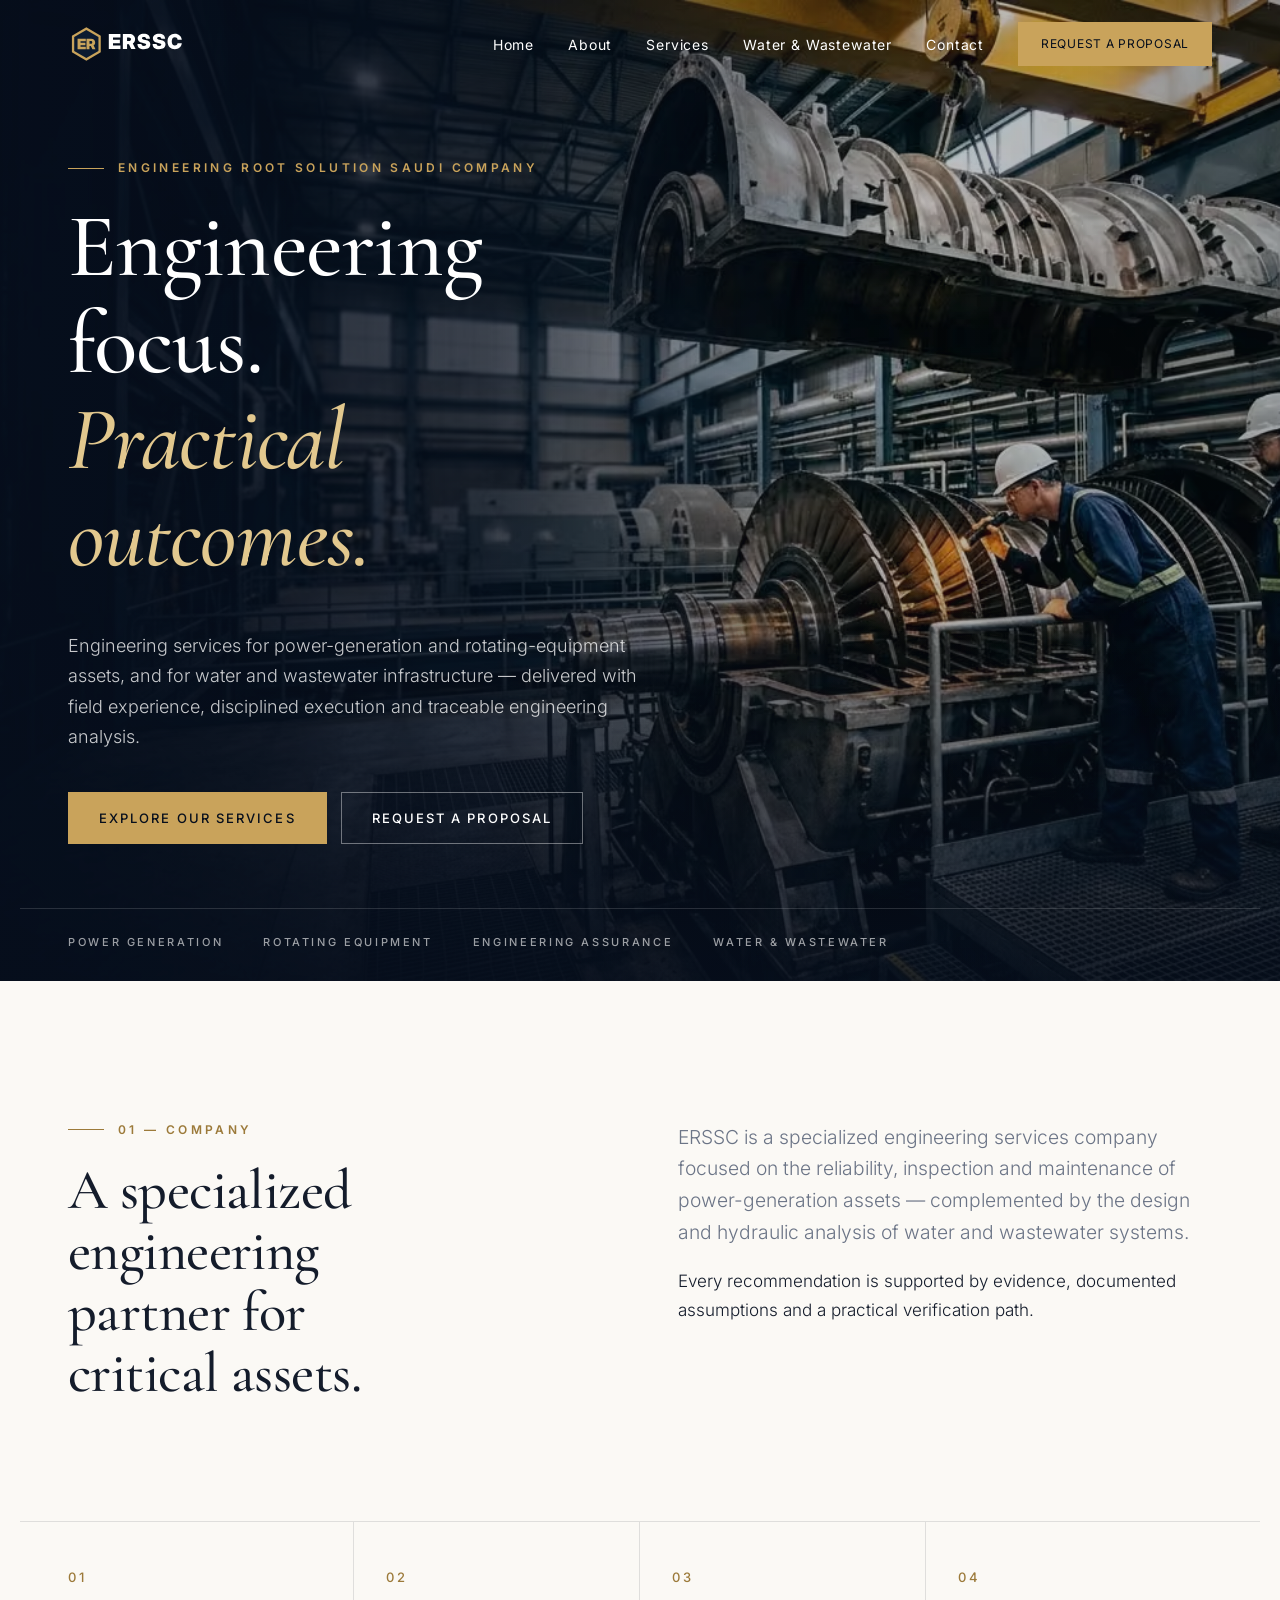
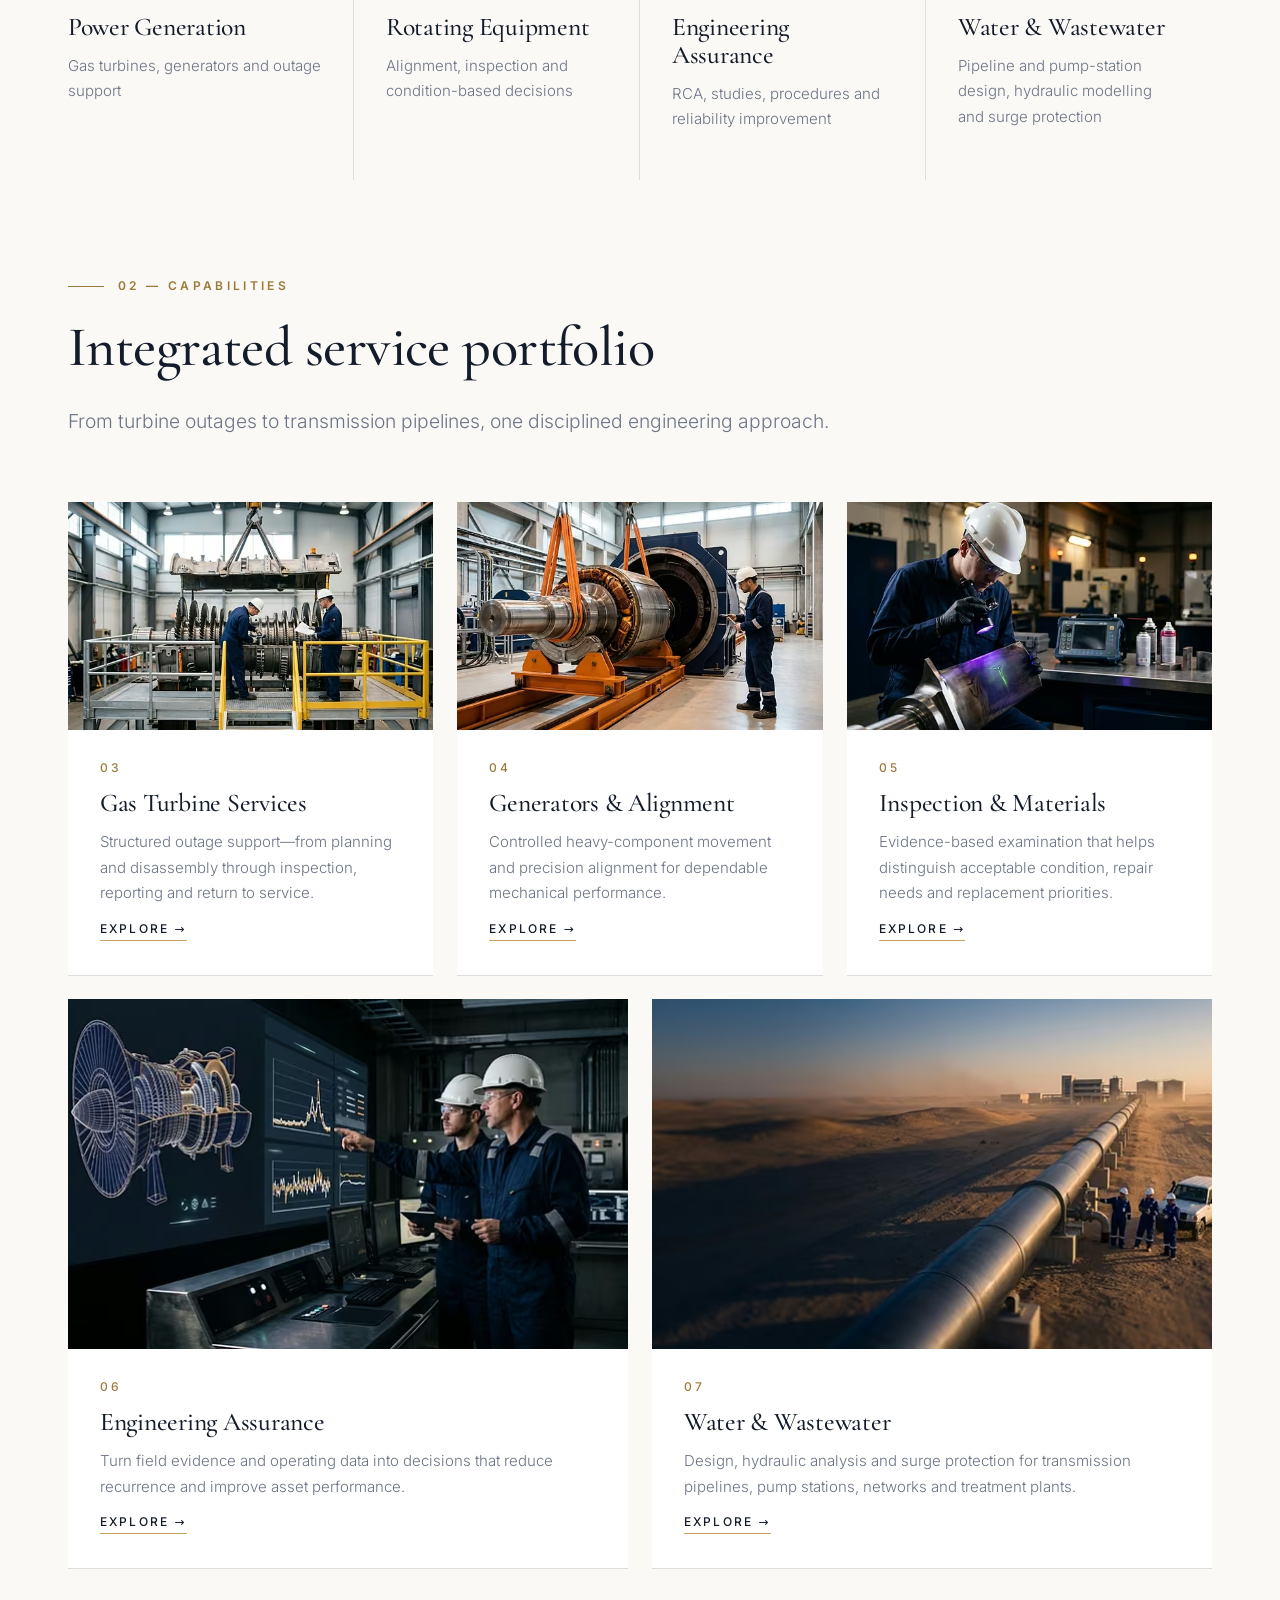
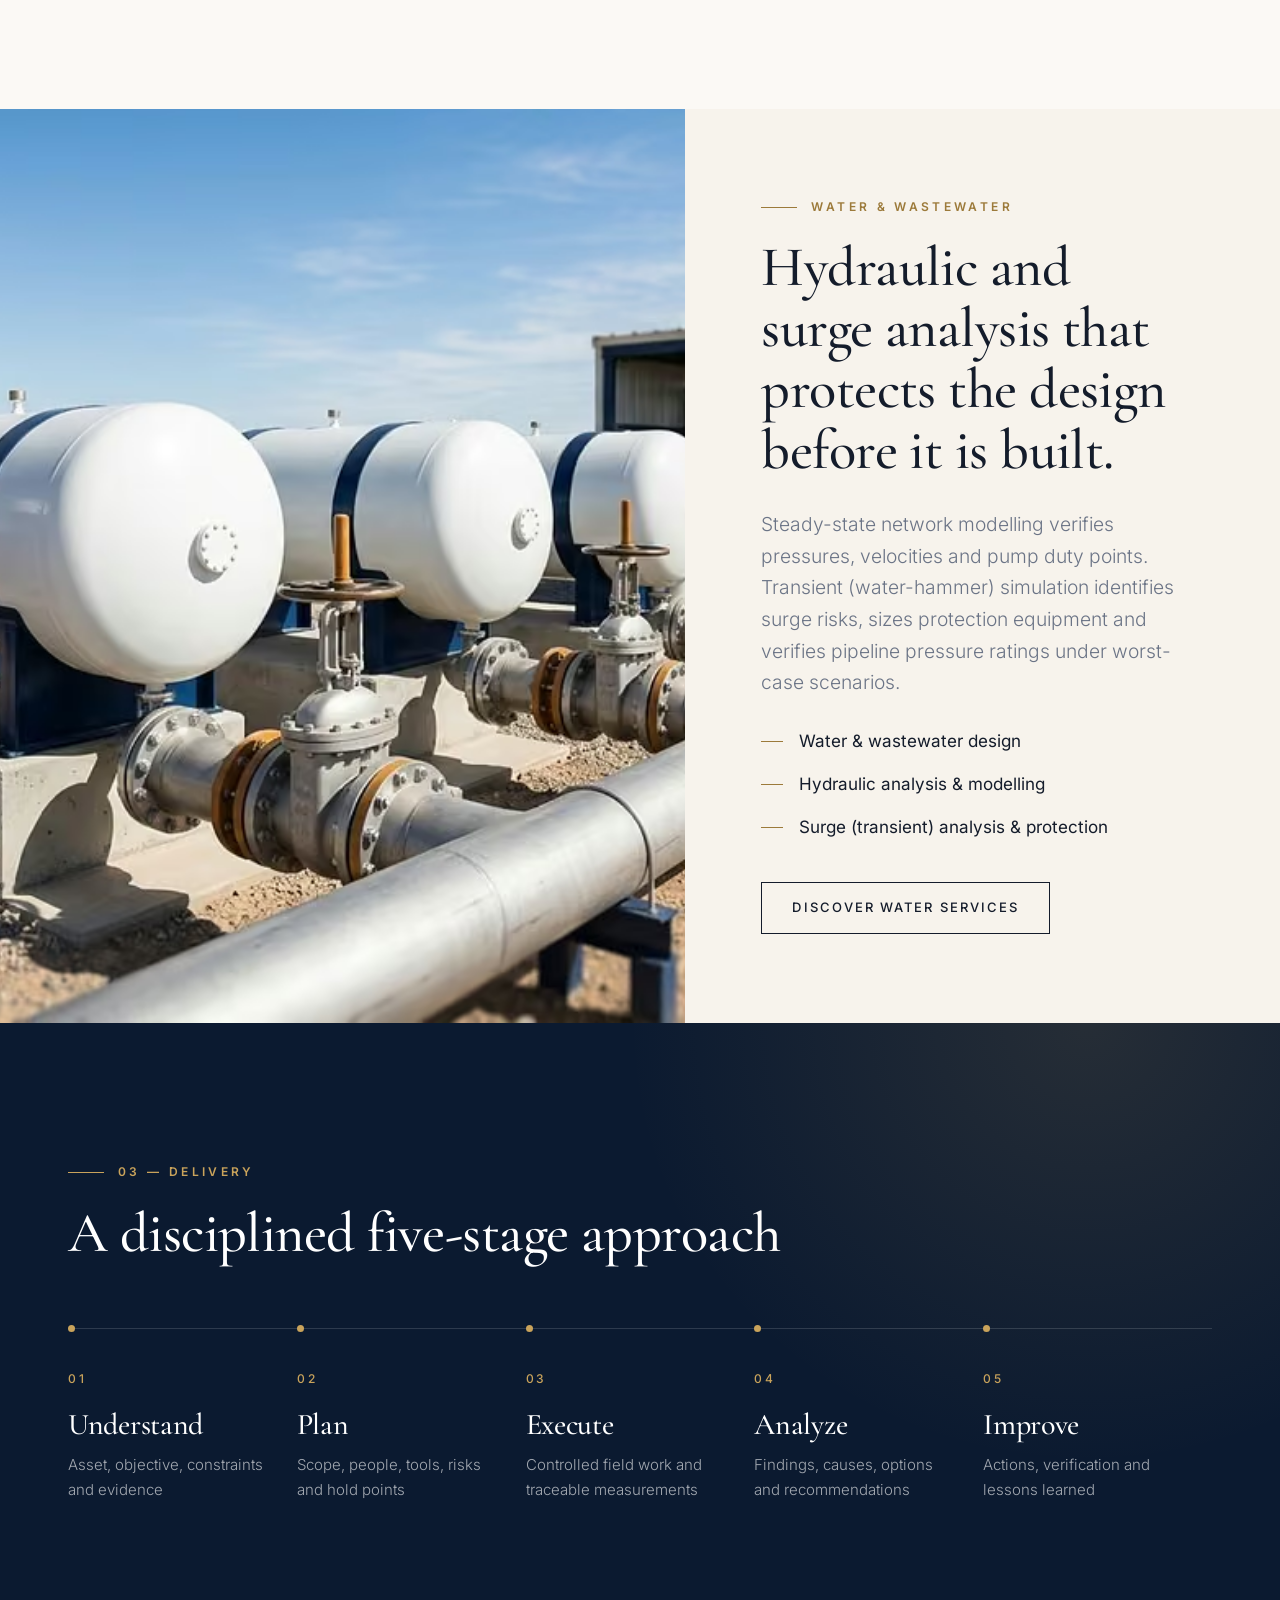
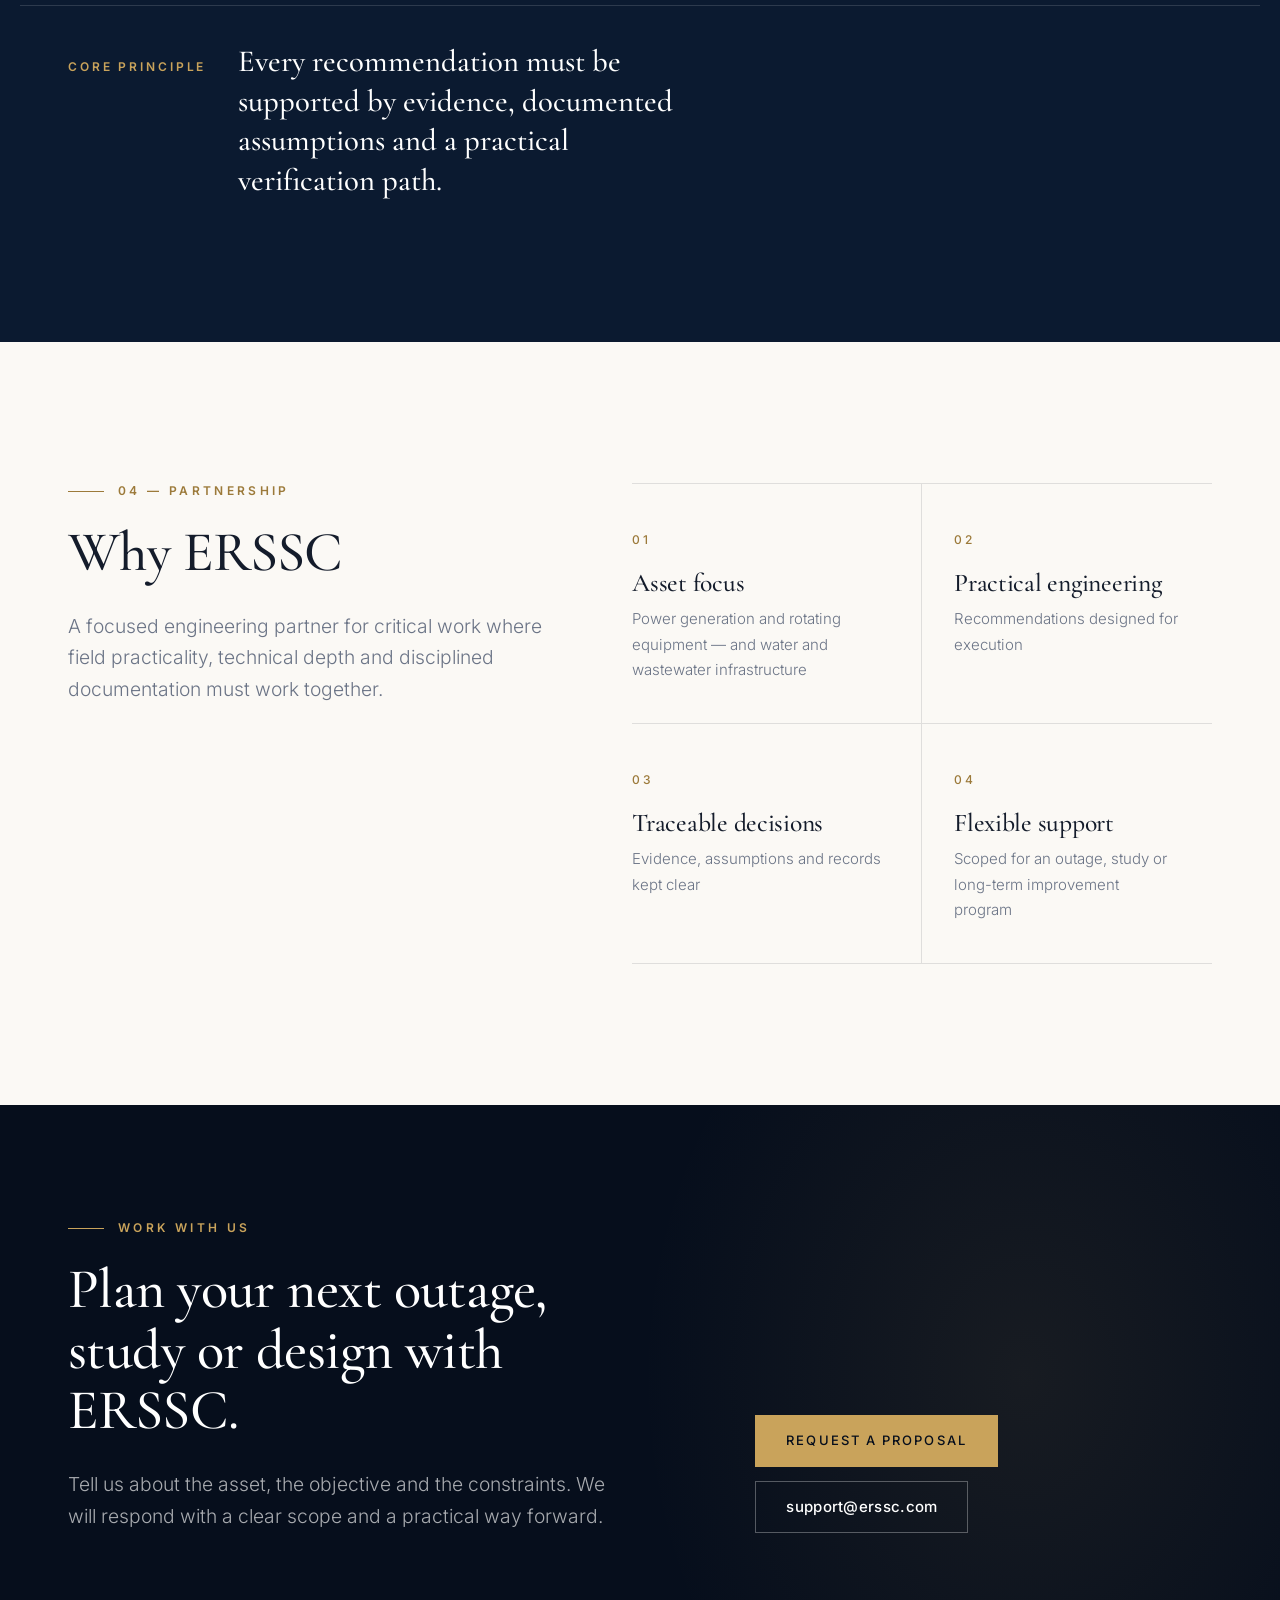
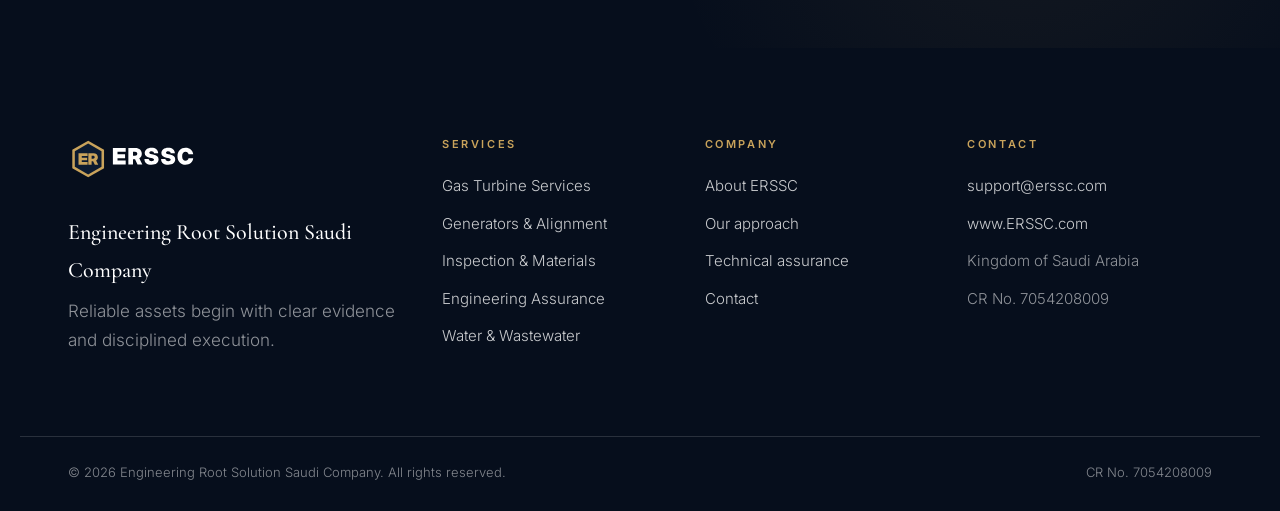
==== index.html @ bb8f6429 "Launch ERSSC.com website Static, fast-loading company site: home, about, services (gas turbines, gen" ====
<!doctype html>
<html lang="en">
<head>
<meta charset="utf-8">
<meta name="viewport" content="width=device-width, initial-scale=1">
<title>ERSSC — Engineering Root Solution Saudi Company</title>
<meta name="description" content="ERSSC is a Saudi engineering services company for power-generation and rotating-equipment assets, and for water and wastewater design, hydraulic analysis and surge analysis.">
<link rel="canonical" href="https://erssc.com/">
<meta name="theme-color" content="#0B1A30">
<link rel="icon" href="/favicon.svg" type="image/svg+xml">
<link rel="icon" href="/favicon-32.png" sizes="32x32" type="image/png">
<link rel="apple-touch-icon" href="/apple-touch-icon.png">
<link rel="manifest" href="/site.webmanifest">
<meta property="og:type" content="website">
<meta property="og:site_name" content="ERSSC">
<meta property="og:title" content="ERSSC — Engineering Root Solution Saudi Company">
<meta property="og:description" content="ERSSC is a Saudi engineering services company for power-generation and rotating-equipment assets, and for water and wastewater design, hydraulic analysis and surge analysis.">
<meta property="og:url" content="https://erssc.com/">
<meta property="og:image" content="https://erssc.com/assets/img/og-image.jpg">
<meta name="twitter:card" content="summary_large_image">
<link rel="preload" href="/assets/fonts/cormorant.woff2" as="font" type="font/woff2" crossorigin>
<link rel="preload" href="/assets/fonts/inter.woff2" as="font" type="font/woff2" crossorigin>
<link rel="stylesheet" href="/assets/css/site.css">
<script type="application/ld+json">{"@context": "https://schema.org", "@type": "Organization", "name": "Engineering Root Solution Saudi Company", "alternateName": "ERSSC", "url": "https://erssc.com", "email": "support@erssc.com", "logo": "https://erssc.com/assets/img/icon-512.png", "address": {"@type": "PostalAddress", "addressCountry": "SA"}, "identifier": {"@type": "PropertyValue", "propertyID": "Commercial Registration", "value": "7054208009"}}</script>
<script defer src="/assets/js/site.js"></script>
</head>
<body>
<a class="skip" href="#main">Skip to content</a>
<header class="site-header on-dark" data-header>
  <div class="wrap header-inner">
    <a class="brand" href="/" aria-label="ERSSC home"><svg class="logo-svg" xmlns="http://www.w3.org/2000/svg" viewBox="0 0 701 240" role="img" aria-label="ERSSC — Engineering Root Solution Saudi Company"><polygon points="110.00,20.00 196.60,70.00 196.60,170.00 110.00,220.00 23.40,170.00 23.40,70.00" fill="#C9A35B"/><polygon points="110.00,36.00 182.75,78.00 182.75,162.00 110.00,204.00 37.25,162.00 37.25,78.00" fill="#0B1A30"/><path d="M57.353515625 152.0H106.939453125V136.875H75.228515625V127.3359375H104.490234375V112.7265625H75.228515625V103.1015625H106.939453125V87.9765625H57.353515625ZM110.955078125 152.0H128.830078125V131.9765625H136.822265625L146.404296875 152.0H165.009765625L153.279296875 128.109375C159.509765625 124.4140625 163.033203125 118.26953125 163.033203125 110.3203125C163.033203125 96.61328125 153.451171875 87.9765625 138.154296875 87.9765625H110.955078125ZM128.830078125 118.140625V102.5H136.822265625C142.193359375 102.5 145.587890625 105.63671875 145.587890625 110.3203125C145.587890625 115.00390625 142.193359375 118.140625 136.822265625 118.140625Z" fill="#C9A35B"/><path d="M244.84375 150.0H314.71484375V128.6875H270.03125V115.24609375H311.263671875V94.66015625H270.03125V81.09765625H314.71484375V59.78515625H244.84375ZM329.19140625 150.0H354.37890625V121.78515625H365.640625L379.142578125 150.0H405.359375L388.830078125 116.3359375C397.609375 111.12890625 402.57421875 102.470703125 402.57421875 91.26953125C402.57421875 71.955078125 389.072265625 59.78515625 367.517578125 59.78515625H329.19140625ZM354.37890625 102.2890625V80.25H365.640625C373.208984375 80.25 377.9921875 84.669921875 377.9921875 91.26953125C377.9921875 97.869140625 373.208984375 102.2890625 365.640625 102.2890625ZM455.498046875 151.453125C479.958984375 151.453125 493.9453125 140.67578125 493.9453125 121.78515625C493.9453125 107.375 485.166015625 99.3828125 464.458984375 95.568359375L457.193359375 94.236328125C447.80859375 92.541015625 443.751953125 90.240234375 443.751953125 85.94140625C443.751953125 81.400390625 448.716796875 78.19140625 455.80078125 78.19140625C463.30859375 78.19140625 468.333984375 82.06640625 468.939453125 88.36328125H492.068359375C491.462890625 69.47265625 477.83984375 58.33203125 455.31640625 58.33203125C433.3984375 58.33203125 418.443359375 70.017578125 418.443359375 87.15234375C418.443359375 100.533203125 427.888671875 109.796875 445.326171875 113.126953125L454.287109375 114.822265625C464.458984375 116.759765625 469.060546875 119.302734375 469.060546875 123.662109375C469.060546875 128.384765625 463.732421875 131.59375 455.80078125 131.59375C446.658203125 131.59375 440.90625 127.294921875 440.54296875 119.96875H416.748046875C416.748046875 140.251953125 430.4921875 151.453125 455.498046875 151.453125ZM546.4453125 151.453125C570.90625 151.453125 584.892578125 140.67578125 584.892578125 121.78515625C584.892578125 107.375 576.11328125 99.3828125 555.40625 95.568359375L548.140625 94.236328125C538.755859375 92.541015625 534.69921875 90.240234375 534.69921875 85.94140625C534.69921875 81.400390625 539.6640625 78.19140625 546.748046875 78.19140625C554.255859375 78.19140625 559.28125 82.06640625 559.88671875 88.36328125H583.015625C582.41015625 69.47265625 568.787109375 58.33203125 546.263671875 58.33203125C524.345703125 58.33203125 509.390625 70.017578125 509.390625 87.15234375C509.390625 100.533203125 518.8359375 109.796875 536.2734375 113.126953125L545.234375 114.822265625C555.40625 116.759765625 560.0078125 119.302734375 560.0078125 123.662109375C560.0078125 128.384765625 554.6796875 131.59375 546.748046875 131.59375C537.60546875 131.59375 531.853515625 127.294921875 531.490234375 119.96875H507.6953125C507.6953125 140.251953125 521.439453125 151.453125 546.4453125 151.453125ZM641.025390625 151.453125C664.09375 151.453125 680.380859375 137.40625 682.923828125 116.09375H657.5546875C655.98046875 124.5703125 650.16796875 129.65625 641.509765625 129.65625C629.21875 129.65625 622.619140625 120.6953125 622.619140625 104.953125C622.619140625 89.150390625 629.279296875 80.12890625 641.509765625 80.12890625C650.16796875 80.12890625 656.041015625 85.275390625 657.5546875 93.8125H682.923828125C680.44140625 72.5 664.09375 58.33203125 641.025390625 58.33203125C616.3828125 58.33203125 597.189453125 74.80078125 597.189453125 104.953125C597.189453125 134.86328125 616.3828125 151.453125 641.025390625 151.453125Z" fill="currentColor"/></svg></a>
    <nav class="nav" aria-label="Main">
      <button class="nav-toggle" aria-expanded="false" aria-controls="nav-list" data-nav-toggle><span></span><span></span><span class="sr">Menu</span></button>
      <ul id="nav-list" data-nav-list><li><a href="/" aria-current="page">Home</a></li><li><a href="/about">About</a></li><li><a href="/services">Services</a></li><li><a href="/services/water-wastewater">Water & Wastewater</a></li><li><a href="/contact">Contact</a></li><li class="nav-cta"><a class="btn btn-gold" href="/contact">Request a proposal</a></li></ul>
    </nav>
  </div>
</header>
<main id="main">

<section class="hero">
  <picture class="hero-img"><source type="image/avif" srcset="/assets/img/hero-640.avif 640w, /assets/img/hero-1024.avif 1024w, /assets/img/hero-1408.avif 1408w" sizes="100vw"><source type="image/webp" srcset="/assets/img/hero-640.webp 640w, /assets/img/hero-1024.webp 1024w, /assets/img/hero-1408.webp 1408w" sizes="100vw"><img src="/assets/img/hero-1024.webp" alt="Engineers inspecting an open gas turbine rotor in a power-plant turbine hall" width="1408" height="768" fetchpriority="high" loading="eager"></picture>
  <div class="hero-shade"></div>
  <div class="wrap hero-inner">
    <p class="kicker">Engineering Root Solution Saudi Company</p>
    <h1>Engineering focus.<br><em>Practical outcomes.</em></h1>
    <p class="lede">Engineering services for power-generation and rotating-equipment assets, and for water and wastewater infrastructure — delivered with field experience, disciplined execution and traceable engineering analysis.</p>
    <div class="hero-actions"><a class="btn btn-gold" href="/services">Explore our services</a><a class="btn btn-ghost" href="/contact">Request a proposal</a></div>
  </div>
  <div class="wrap hero-foot"><span>Power Generation</span><span>Rotating Equipment</span><span>Engineering Assurance</span><span>Water &amp; Wastewater</span></div>
</section>

<section class="intro" data-reveal>
  <div class="wrap intro-grid">
    <div><p class="kicker">01 — Company</p><h2>A specialized engineering partner for critical assets.</h2></div>
    <div><p class="lead">ERSSC is a specialized engineering services company focused on the reliability, inspection and maintenance of power-generation assets — complemented by the design and hydraulic analysis of water and wastewater systems.</p>
    <p>Every recommendation is supported by evidence, documented assumptions and a practical verification path.</p></div>
  </div>
  <div class="wrap pillars"><a class="pillar" href="/services/gas-turbines"><span class="pillar-n">01</span><h3>Power Generation</h3><p>Gas turbines, generators and outage support</p><span class="arrow" aria-hidden="true">→</span></a><a class="pillar" href="/services/generators-alignment"><span class="pillar-n">02</span><h3>Rotating Equipment</h3><p>Alignment, inspection and condition-based decisions</p><span class="arrow" aria-hidden="true">→</span></a><a class="pillar" href="/services/engineering-assurance"><span class="pillar-n">03</span><h3>Engineering Assurance</h3><p>RCA, studies, procedures and reliability improvement</p><span class="arrow" aria-hidden="true">→</span></a><a class="pillar" href="/services/water-wastewater"><span class="pillar-n">04</span><h3>Water & Wastewater</h3><p>Pipeline and pump-station design, hydraulic modelling and surge protection</p><span class="arrow" aria-hidden="true">→</span></a></div>
</section>

<section class="services" data-reveal>
  <div class="wrap section-head"><p class="kicker">02 — Capabilities</p><h2>Integrated service portfolio</h2><p class="lead">From turbine outages to transmission pipelines, one disciplined engineering approach.</p></div>
  <div class="wrap svc-grid"><a class="svc-card" href="/services/gas-turbines"><picture class=""><source type="image/avif" srcset="/assets/img/gt-overhaul-640.avif 640w, /assets/img/gt-overhaul-1024.avif 1024w, /assets/img/gt-overhaul-1408.avif 1408w" sizes="(min-width: 960px) 33vw, 100vw"><source type="image/webp" srcset="/assets/img/gt-overhaul-640.webp 640w, /assets/img/gt-overhaul-1024.webp 1024w, /assets/img/gt-overhaul-1408.webp 1408w" sizes="(min-width: 960px) 33vw, 100vw"><img src="/assets/img/gt-overhaul-1024.webp" alt="Gas Turbine Services" width="1408" height="768" loading="lazy" decoding="async"></picture><div class="svc-card-body"><span class="svc-n">03</span><h3>Gas Turbine Services</h3><p>Structured outage support—from planning and disassembly through inspection, reporting and return to service.</p><span class="link">Explore <span aria-hidden="true">→</span></span></div></a><a class="svc-card" href="/services/generators-alignment"><picture class=""><source type="image/avif" srcset="/assets/img/rotor-640.avif 640w, /assets/img/rotor-1024.avif 1024w, /assets/img/rotor-1408.avif 1408w" sizes="(min-width: 960px) 33vw, 100vw"><source type="image/webp" srcset="/assets/img/rotor-640.webp 640w, /assets/img/rotor-1024.webp 1024w, /assets/img/rotor-1408.webp 1408w" sizes="(min-width: 960px) 33vw, 100vw"><img src="/assets/img/rotor-1024.webp" alt="Generators &amp; Alignment" width="1408" height="768" loading="lazy" decoding="async"></picture><div class="svc-card-body"><span class="svc-n">04</span><h3>Generators & Alignment</h3><p>Controlled heavy-component movement and precision alignment for dependable mechanical performance.</p><span class="link">Explore <span aria-hidden="true">→</span></span></div></a><a class="svc-card" href="/services/inspection-materials"><picture class=""><source type="image/avif" srcset="/assets/img/ndt-640.avif 640w, /assets/img/ndt-1024.avif 1024w, /assets/img/ndt-1408.avif 1408w" sizes="(min-width: 960px) 33vw, 100vw"><source type="image/webp" srcset="/assets/img/ndt-640.webp 640w, /assets/img/ndt-1024.webp 1024w, /assets/img/ndt-1408.webp 1408w" sizes="(min-width: 960px) 33vw, 100vw"><img src="/assets/img/ndt-1024.webp" alt="Inspection &amp; Materials" width="1408" height="768" loading="lazy" decoding="async"></picture><div class="svc-card-body"><span class="svc-n">05</span><h3>Inspection & Materials</h3><p>Evidence-based examination that helps distinguish acceptable condition, repair needs and replacement priorities.</p><span class="link">Explore <span aria-hidden="true">→</span></span></div></a><a class="svc-card" href="/services/engineering-assurance"><picture class=""><source type="image/avif" srcset="/assets/img/rca-640.avif 640w, /assets/img/rca-1024.avif 1024w, /assets/img/rca-1408.avif 1408w" sizes="(min-width: 960px) 33vw, 100vw"><source type="image/webp" srcset="/assets/img/rca-640.webp 640w, /assets/img/rca-1024.webp 1024w, /assets/img/rca-1408.webp 1408w" sizes="(min-width: 960px) 33vw, 100vw"><img src="/assets/img/rca-1024.webp" alt="Engineering Assurance" width="1408" height="768" loading="lazy" decoding="async"></picture><div class="svc-card-body"><span class="svc-n">06</span><h3>Engineering Assurance</h3><p>Turn field evidence and operating data into decisions that reduce recurrence and improve asset performance.</p><span class="link">Explore <span aria-hidden="true">→</span></span></div></a><a class="svc-card" href="/services/water-wastewater"><picture class=""><source type="image/avif" srcset="/assets/img/water-pipeline-640.avif 640w, /assets/img/water-pipeline-1024.avif 1024w, /assets/img/water-pipeline-1408.avif 1408w" sizes="(min-width: 960px) 33vw, 100vw"><source type="image/webp" srcset="/assets/img/water-pipeline-640.webp 640w, /assets/img/water-pipeline-1024.webp 1024w, /assets/img/water-pipeline-1408.webp 1408w" sizes="(min-width: 960px) 33vw, 100vw"><img src="/assets/img/water-pipeline-1024.webp" alt="Water &amp; Wastewater" width="1408" height="768" loading="lazy" decoding="async"></picture><div class="svc-card-body"><span class="svc-n">07</span><h3>Water & Wastewater</h3><p>Design, hydraulic analysis and surge protection for transmission pipelines, pump stations, networks and treatment plants.</p><span class="link">Explore <span aria-hidden="true">→</span></span></div></a></div>
</section>

<section class="feature" data-reveal>
  <div class="feature-media"><picture class=""><source type="image/avif" srcset="/assets/img/water-surge-640.avif 640w, /assets/img/water-surge-1024.avif 1024w, /assets/img/water-surge-1408.avif 1408w" sizes="(min-width: 960px) 55vw, 100vw"><source type="image/webp" srcset="/assets/img/water-surge-640.webp 640w, /assets/img/water-surge-1024.webp 1024w, /assets/img/water-surge-1408.webp 1408w" sizes="(min-width: 960px) 55vw, 100vw"><img src="/assets/img/water-surge-1024.webp" alt="Surge vessels protecting a water transmission pump station" width="1408" height="768" loading="lazy" decoding="async"></picture></div>
  <div class="feature-copy">
    <p class="kicker">Water &amp; Wastewater</p>
    <h2>Hydraulic and surge analysis that protects the design before it is built.</h2>
    <p class="lead">Steady-state network modelling verifies pressures, velocities and pump duty points. Transient (water-hammer) simulation identifies surge risks, sizes protection equipment and verifies pipeline pressure ratings under worst-case scenarios.</p>
    <ul class="ticks"><li>Water &amp; wastewater design</li><li>Hydraulic analysis &amp; modelling</li><li>Surge (transient) analysis &amp; protection</li></ul>
    <a class="btn btn-line-dark" href="/services/water-wastewater">Discover water services</a>
  </div>
</section>

<section class="approach" data-reveal>
  <div class="wrap section-head light"><p class="kicker">03 — Delivery</p><h2>A disciplined five-stage approach</h2></div>
  <ol class="wrap steps"><li><span class="step-n">01</span><h3>Understand</h3><p>Asset, objective, constraints and evidence</p></li><li><span class="step-n">02</span><h3>Plan</h3><p>Scope, people, tools, risks and hold points</p></li><li><span class="step-n">03</span><h3>Execute</h3><p>Controlled field work and traceable measurements</p></li><li><span class="step-n">04</span><h3>Analyze</h3><p>Findings, causes, options and recommendations</p></li><li><span class="step-n">05</span><h3>Improve</h3><p>Actions, verification and lessons learned</p></li></ol>
  <div class="wrap principle"><span>Core principle</span><p>Every recommendation must be supported by evidence, documented assumptions and a practical verification path.</p></div>
</section>

<section class="why" data-reveal>
  <div class="wrap why-grid">
    <div class="why-head"><p class="kicker">04 — Partnership</p><h2>Why ERSSC</h2><p class="lead">A focused engineering partner for critical work where field practicality, technical depth and disciplined documentation must work together.</p></div>
    <div class="why-list"><div class="why-item"><span class="why-n">01</span><h3>Asset focus</h3><p>Power generation and rotating equipment — and water and wastewater infrastructure</p></div><div class="why-item"><span class="why-n">02</span><h3>Practical engineering</h3><p>Recommendations designed for execution</p></div><div class="why-item"><span class="why-n">03</span><h3>Traceable decisions</h3><p>Evidence, assumptions and records kept clear</p></div><div class="why-item"><span class="why-n">04</span><h3>Flexible support</h3><p>Scoped for an outage, study or long-term improvement program</p></div></div>
  </div>
</section>
<section class="cta" data-reveal>
  <div class="wrap cta-inner">
    <div><p class="kicker">Work with us</p><h2>Plan your next outage, study or design with ERSSC.</h2><p class="lead">Tell us about the asset, the objective and the constraints. We will respond with a clear scope and a practical way forward.</p></div>
    <div class="cta-actions"><a class="btn btn-gold" href="/contact">Request a proposal</a><a class="btn btn-line" href="mailto:support@erssc.com">support@erssc.com</a></div>
  </div>
</section>
</main>
<footer class="site-footer">
  <div class="wrap footer-grid">
    <div class="footer-brand">
      <a class="brand" href="/" aria-label="ERSSC home"><svg class="logo-svg" xmlns="http://www.w3.org/2000/svg" viewBox="0 0 701 240" role="img" aria-label="ERSSC — Engineering Root Solution Saudi Company"><polygon points="110.00,20.00 196.60,70.00 196.60,170.00 110.00,220.00 23.40,170.00 23.40,70.00" fill="#C9A35B"/><polygon points="110.00,36.00 182.75,78.00 182.75,162.00 110.00,204.00 37.25,162.00 37.25,78.00" fill="#0B1A30"/><path d="M57.353515625 152.0H106.939453125V136.875H75.228515625V127.3359375H104.490234375V112.7265625H75.228515625V103.1015625H106.939453125V87.9765625H57.353515625ZM110.955078125 152.0H128.830078125V131.9765625H136.822265625L146.404296875 152.0H165.009765625L153.279296875 128.109375C159.509765625 124.4140625 163.033203125 118.26953125 163.033203125 110.3203125C163.033203125 96.61328125 153.451171875 87.9765625 138.154296875 87.9765625H110.955078125ZM128.830078125 118.140625V102.5H136.822265625C142.193359375 102.5 145.587890625 105.63671875 145.587890625 110.3203125C145.587890625 115.00390625 142.193359375 118.140625 136.822265625 118.140625Z" fill="#C9A35B"/><path d="M244.84375 150.0H314.71484375V128.6875H270.03125V115.24609375H311.263671875V94.66015625H270.03125V81.09765625H314.71484375V59.78515625H244.84375ZM329.19140625 150.0H354.37890625V121.78515625H365.640625L379.142578125 150.0H405.359375L388.830078125 116.3359375C397.609375 111.12890625 402.57421875 102.470703125 402.57421875 91.26953125C402.57421875 71.955078125 389.072265625 59.78515625 367.517578125 59.78515625H329.19140625ZM354.37890625 102.2890625V80.25H365.640625C373.208984375 80.25 377.9921875 84.669921875 377.9921875 91.26953125C377.9921875 97.869140625 373.208984375 102.2890625 365.640625 102.2890625ZM455.498046875 151.453125C479.958984375 151.453125 493.9453125 140.67578125 493.9453125 121.78515625C493.9453125 107.375 485.166015625 99.3828125 464.458984375 95.568359375L457.193359375 94.236328125C447.80859375 92.541015625 443.751953125 90.240234375 443.751953125 85.94140625C443.751953125 81.400390625 448.716796875 78.19140625 455.80078125 78.19140625C463.30859375 78.19140625 468.333984375 82.06640625 468.939453125 88.36328125H492.068359375C491.462890625 69.47265625 477.83984375 58.33203125 455.31640625 58.33203125C433.3984375 58.33203125 418.443359375 70.017578125 418.443359375 87.15234375C418.443359375 100.533203125 427.888671875 109.796875 445.326171875 113.126953125L454.287109375 114.822265625C464.458984375 116.759765625 469.060546875 119.302734375 469.060546875 123.662109375C469.060546875 128.384765625 463.732421875 131.59375 455.80078125 131.59375C446.658203125 131.59375 440.90625 127.294921875 440.54296875 119.96875H416.748046875C416.748046875 140.251953125 430.4921875 151.453125 455.498046875 151.453125ZM546.4453125 151.453125C570.90625 151.453125 584.892578125 140.67578125 584.892578125 121.78515625C584.892578125 107.375 576.11328125 99.3828125 555.40625 95.568359375L548.140625 94.236328125C538.755859375 92.541015625 534.69921875 90.240234375 534.69921875 85.94140625C534.69921875 81.400390625 539.6640625 78.19140625 546.748046875 78.19140625C554.255859375 78.19140625 559.28125 82.06640625 559.88671875 88.36328125H583.015625C582.41015625 69.47265625 568.787109375 58.33203125 546.263671875 58.33203125C524.345703125 58.33203125 509.390625 70.017578125 509.390625 87.15234375C509.390625 100.533203125 518.8359375 109.796875 536.2734375 113.126953125L545.234375 114.822265625C555.40625 116.759765625 560.0078125 119.302734375 560.0078125 123.662109375C560.0078125 128.384765625 554.6796875 131.59375 546.748046875 131.59375C537.60546875 131.59375 531.853515625 127.294921875 531.490234375 119.96875H507.6953125C507.6953125 140.251953125 521.439453125 151.453125 546.4453125 151.453125ZM641.025390625 151.453125C664.09375 151.453125 680.380859375 137.40625 682.923828125 116.09375H657.5546875C655.98046875 124.5703125 650.16796875 129.65625 641.509765625 129.65625C629.21875 129.65625 622.619140625 120.6953125 622.619140625 104.953125C622.619140625 89.150390625 629.279296875 80.12890625 641.509765625 80.12890625C650.16796875 80.12890625 656.041015625 85.275390625 657.5546875 93.8125H682.923828125C680.44140625 72.5 664.09375 58.33203125 641.025390625 58.33203125C616.3828125 58.33203125 597.189453125 74.80078125 597.189453125 104.953125C597.189453125 134.86328125 616.3828125 151.453125 641.025390625 151.453125Z" fill="currentColor"/></svg></a>
      <p class="footer-name">Engineering Root Solution Saudi Company</p>
      <p class="muted">Reliable assets begin with clear evidence and disciplined execution.</p>
    </div>
    <div><h2 class="footer-h">Services</h2><ul class="footer-list"><li><a href="/services/gas-turbines">Gas Turbine Services</a></li><li><a href="/services/generators-alignment">Generators & Alignment</a></li><li><a href="/services/inspection-materials">Inspection & Materials</a></li><li><a href="/services/engineering-assurance">Engineering Assurance</a></li><li><a href="/services/water-wastewater">Water & Wastewater</a></li></ul></div>
    <div><h2 class="footer-h">Company</h2><ul class="footer-list"><li><a href="/about">About ERSSC</a></li><li><a href="/about#approach">Our approach</a></li><li><a href="/about#assurance">Technical assurance</a></li><li><a href="/contact">Contact</a></li></ul></div>
    <div><h2 class="footer-h">Contact</h2><ul class="footer-list">
      <li><a href="mailto:support@erssc.com">support@erssc.com</a></li><li><a href="https://erssc.com">www.ERSSC.com</a></li><li class="muted">Kingdom of Saudi Arabia</li><li class="muted">CR No. 7054208009</li></ul></div>
  </div>
  <div class="wrap footer-base"><span>© 2026 Engineering Root Solution Saudi Company. All rights reserved.</span><span>CR No. 7054208009</span></div>
</footer>
</body>
</html>
---- assets/css/site.css ----
/* ERSSC — Engineering Root Solution Saudi Company */
@font-face{font-family:"Cormorant";src:url(/assets/fonts/cormorant.woff2) format("woff2");font-weight:500 600;font-style:normal;font-display:swap}
@font-face{font-family:"Cormorant";src:url(/assets/fonts/cormorant-italic.woff2) format("woff2");font-weight:500;font-style:italic;font-display:swap}
@font-face{font-family:"Inter";src:url(/assets/fonts/inter.woff2) format("woff2");font-weight:300 700;font-style:normal;font-display:swap}

:root{
  --night:#060E1C; --navy:#0B1A30; --navy-2:#12264A; --gold:#C9A35B; --gold-2:#E2C88E; --gold-d:#9C7A3A;
  --ivory:#F7F3EC; --paper:#FBF9F5; --ink:#141C2B; --stone:#6B7486; --line:rgba(20,28,43,.12); --line-l:rgba(255,255,255,.14);
  --serif:"Cormorant","Times New Roman",serif; --sans:"Inter",system-ui,-apple-system,"Segoe UI",Roboto,Arial,sans-serif;
  --wrap:1240px; --pad:clamp(20px,4vw,48px); --sec:clamp(80px,11vw,160px);
  --ease:cubic-bezier(.2,.7,.1,1);
}
*,*::before,*::after{box-sizing:border-box}
html{-webkit-text-size-adjust:100%;scroll-behavior:smooth}
body{margin:0;background:var(--paper);color:var(--ink);font:300 17px/1.7 var(--sans);-webkit-font-smoothing:antialiased;text-rendering:optimizeLegibility}
img{display:block;max-width:100%;height:auto}
picture{display:block}
a{color:inherit;text-decoration:none}
h1,h2,h3{font-family:var(--serif);font-weight:500;line-height:1.08;letter-spacing:-.01em;margin:0 0 .5em;color:inherit}
h1{font-size:clamp(46px,7vw,96px)} h2{font-size:clamp(34px,4.4vw,60px)} h3{font-size:clamp(22px,2vw,28px)}
h1 em,h2 em{font-style:italic;color:var(--gold-2)}
p{margin:0 0 1em}
ul,ol{margin:0;padding:0;list-style:none}
.wrap{width:100%;max-width:var(--wrap);margin:0 auto;padding:0 var(--pad)}
.sr{position:absolute;width:1px;height:1px;overflow:hidden;clip:rect(0 0 0 0)}
.skip{position:absolute;left:-999px;top:12px;z-index:100;background:var(--gold);color:var(--night);padding:10px 16px}
.skip:focus{left:12px}
:focus-visible{outline:2px solid var(--gold);outline-offset:3px}
.kicker{font:600 12px/1.4 var(--sans);letter-spacing:.28em;text-transform:uppercase;color:var(--gold-d);margin:0 0 22px;display:flex;align-items:center;gap:14px}
.kicker::before{content:"";width:36px;height:1px;background:currentColor}
.lead{font-size:clamp(18px,1.5vw,21px);line-height:1.65;color:var(--stone)}
.muted{color:rgba(255,255,255,.55)}

/* buttons */
.btn{display:inline-flex;align-items:center;justify-content:center;gap:10px;min-height:52px;padding:0 30px;font:500 13px/1 var(--sans);letter-spacing:.16em;text-transform:uppercase;border:1px solid transparent;transition:background .4s var(--ease),color .4s var(--ease),border-color .4s var(--ease),transform .4s var(--ease);cursor:pointer}
.btn-gold{background:var(--gold);color:var(--night)}
.btn-gold:hover{background:var(--gold-2)}
.btn-ghost{border-color:rgba(255,255,255,.4);color:#fff}
.btn-ghost:hover{border-color:var(--gold);color:var(--gold-2)}
.btn-line{border-color:rgba(255,255,255,.3);color:#fff;text-transform:none;letter-spacing:.02em;font-size:15px}
.btn-line:hover{border-color:var(--gold);color:var(--gold-2)}
.btn-line-dark{border-color:var(--ink);color:var(--ink)}
.btn-line-dark:hover{background:var(--ink);color:#fff}

/* header */
.site-header{position:fixed;inset:0 0 auto;z-index:50;transition:background .5s var(--ease),box-shadow .5s var(--ease),padding .5s var(--ease);padding:22px 0;color:var(--ink)}
.site-header.on-dark{color:#fff}
.site-header.scrolled{background:rgba(6,14,28,.92);backdrop-filter:blur(14px);-webkit-backdrop-filter:blur(14px);padding:12px 0;color:#fff;box-shadow:0 1px 0 var(--line-l)}
.header-inner{display:flex;align-items:center;justify-content:space-between;gap:24px}
.brand{display:inline-flex}
.logo-svg{height:40px;width:auto;color:currentColor;transition:height .5s var(--ease)}
.scrolled .logo-svg{height:34px}
.nav ul{display:flex;align-items:center;gap:34px}
.nav a{font:400 14px/1 var(--sans);letter-spacing:.06em;position:relative;padding:6px 0}
.nav li:not(.nav-cta) a::after{content:"";position:absolute;left:0;right:0;bottom:-2px;height:1px;background:var(--gold);transform:scaleX(0);transform-origin:left;transition:transform .5s var(--ease)}
.nav li:not(.nav-cta) a:hover::after,.nav a[aria-current=page]::after{transform:scaleX(1)}
.nav .btn{min-height:44px;padding:0 22px;font-size:12px}
.nav-toggle{display:none;background:none;border:0;width:44px;height:44px;position:relative;cursor:pointer;color:inherit}
.nav-toggle span:not(.sr){position:absolute;left:10px;right:10px;height:1px;background:currentColor;transition:transform .4s var(--ease)}
.nav-toggle span:nth-child(1){top:18px} .nav-toggle span:nth-child(2){top:26px}
.nav-toggle[aria-expanded=true] span:nth-child(1){transform:translateY(4px) rotate(45deg)}
.nav-toggle[aria-expanded=true] span:nth-child(2){transform:translateY(-4px) rotate(-45deg)}

/* hero */
.hero{position:relative;min-height:100svh;display:flex;flex-direction:column;justify-content:flex-end;color:#fff;background:var(--night);overflow:hidden}
.hero-img,.page-hero-img{position:absolute;inset:0}
.hero-img img,.page-hero-img img{width:100%;height:100%;object-fit:cover;object-position:65% 50%;transform:scale(1.04);animation:settle 2.4s var(--ease) forwards}
@keyframes settle{to{transform:scale(1)}}
.hero-shade{position:absolute;inset:0;background:linear-gradient(90deg,rgba(6,14,28,.94) 0%,rgba(6,14,28,.78) 38%,rgba(6,14,28,.25) 70%,rgba(6,14,28,.35)),linear-gradient(0deg,rgba(6,14,28,.85),transparent 40%)}
.hero-inner{position:relative;padding-top:160px;padding-bottom:64px}
.hero-inner h1{max-width:13ch}
.hero .lede{max-width:600px;font-size:clamp(17px,1.4vw,20px);color:rgba(255,255,255,.78);margin:28px 0 40px}
.hero .kicker{color:var(--gold)}
.hero-actions{display:flex;flex-wrap:wrap;gap:14px}
.hero-foot{position:relative;display:flex;flex-wrap:wrap;gap:12px 40px;padding-top:26px;padding-bottom:30px;border-top:1px solid var(--line-l);font:500 11px/1.4 var(--sans);letter-spacing:.24em;text-transform:uppercase;color:rgba(255,255,255,.6)}

.page-hero{position:relative;min-height:72svh;display:flex;align-items:flex-end;color:#fff;background:var(--night);overflow:hidden}
.page-hero-shade{position:absolute;inset:0;background:linear-gradient(90deg,rgba(6,14,28,.92),rgba(6,14,28,.55) 55%,rgba(6,14,28,.25)),linear-gradient(0deg,rgba(6,14,28,.8),transparent 50%)}
.page-hero-inner{position:relative;padding-top:180px;padding-bottom:80px}
.page-hero .kicker{color:var(--gold)}
.page-hero h1{max-width:16ch;font-size:clamp(42px,6vw,84px)}
.page-hero .lede{max-width:640px;color:rgba(255,255,255,.75);font-size:clamp(17px,1.4vw,20px)}
.crumbs ol{display:flex;flex-wrap:wrap;gap:10px;font-size:13px;color:rgba(255,255,255,.55);margin-bottom:30px}
.crumbs li+li::before{content:"/";margin-right:10px;color:var(--gold)}
.crumbs a:hover{color:#fff}

/* intro */
.intro{padding:var(--sec) 0 calc(var(--sec)*.7)}
.intro-grid{display:grid;grid-template-columns:1fr 1fr;gap:clamp(32px,6vw,96px);align-items:start}
.intro-grid h2{max-width:14ch}
.pillars{display:grid;grid-template-columns:repeat(4,1fr);margin-top:clamp(56px,7vw,96px);border-top:1px solid var(--line)}
.pillar{position:relative;padding:40px 32px 48px 0;border-right:1px solid var(--line);transition:background .5s var(--ease)}
.pillar+.pillar{padding-left:32px}
.pillar:last-child{border-right:0}
.pillar-n{font:500 13px var(--sans);letter-spacing:.2em;color:var(--gold-d)}
.pillar h3{margin:22px 0 12px}
.pillar p{color:var(--stone);font-size:15px;margin:0}
.pillar .arrow{position:absolute;right:28px;top:38px;color:var(--gold-d);opacity:0;transform:translateX(-8px);transition:all .5s var(--ease)}
.pillar:hover .arrow{opacity:1;transform:none}

/* services grid */
.services{padding:0 0 var(--sec)}
.section-head{margin-bottom:clamp(40px,5vw,72px)}
.section-head>*{max-width:820px}
.section-head.light{color:#fff}
.section-head.light .kicker{color:var(--gold)}
.svc-grid{display:grid;grid-template-columns:repeat(6,1fr);gap:24px}
.svc-card{grid-column:span 2;background:#fff;display:flex;flex-direction:column;overflow:hidden;box-shadow:0 1px 0 var(--line);transition:transform .6s var(--ease),box-shadow .6s var(--ease)}
.svc-card:nth-child(4),.svc-card:nth-child(5){grid-column:span 3}
.svc-card picture{aspect-ratio:16/10;overflow:hidden}
.svc-card img{width:100%;height:100%;object-fit:cover;transition:transform 1.2s var(--ease)}
.svc-card:hover{transform:translateY(-6px);box-shadow:0 30px 60px -30px rgba(11,26,48,.35)}
.svc-card:hover img{transform:scale(1.05)}
.svc-card-body{padding:30px 32px 34px;display:flex;flex-direction:column;flex:1}
.svc-n{font:500 12px var(--sans);letter-spacing:.24em;color:var(--gold-d);margin-bottom:14px}
.svc-card p{color:var(--stone);font-size:15px;flex:1}
.link{font:500 12px var(--sans);letter-spacing:.18em;text-transform:uppercase;color:var(--ink);border-bottom:1px solid var(--gold);align-self:flex-start;padding-bottom:4px}

/* feature split */
.feature{display:grid;grid-template-columns:1.15fr 1fr;background:var(--ivory);align-items:stretch}
.feature-media{min-height:560px;position:relative}
.feature-media picture,.feature-media img{position:absolute;inset:0;width:100%;height:100%;object-fit:cover}
.feature-copy{padding:clamp(56px,7vw,120px) clamp(28px,6vw,110px)}
.feature-copy h2{max-width:16ch}
.ticks{margin:28px 0 40px;display:grid;gap:14px}
.ticks li{display:flex;gap:16px;align-items:center;font-weight:400}
.ticks li::before{content:"";width:22px;height:1px;background:var(--gold-d)}

/* approach */
.approach{background:var(--navy);color:#fff;padding:var(--sec) 0;position:relative;overflow:hidden}
.approach::before{content:"";position:absolute;inset:0;background:radial-gradient(60% 80% at 85% 0%,rgba(201,163,91,.14),transparent 60%);pointer-events:none}
.steps{display:grid;grid-template-columns:repeat(5,1fr);gap:0;position:relative}
.steps li{padding:34px 28px 10px 0;border-top:1px solid var(--line-l);position:relative}
.steps li::before{content:"";position:absolute;top:-4px;left:0;width:7px;height:7px;border-radius:50%;background:var(--gold)}
.step-n{font:500 12px var(--sans);letter-spacing:.24em;color:var(--gold)}
.steps h3{margin:18px 0 10px;font-size:30px}
.steps p{color:rgba(255,255,255,.62);font-size:15px}
.principle{display:flex;gap:32px;align-items:baseline;margin-top:clamp(48px,6vw,80px);padding-top:36px;border-top:1px solid var(--line-l)}
.principle span{font:600 12px var(--sans);letter-spacing:.24em;text-transform:uppercase;color:var(--gold);white-space:nowrap}
.principle p{font-family:var(--serif);font-size:clamp(24px,2.4vw,34px);line-height:1.3;margin:0;max-width:30ch}

/* why */
.why{padding:var(--sec) 0}
.why-grid{display:grid;grid-template-columns:.9fr 1.1fr;gap:clamp(40px,7vw,120px)}
.why-head{position:sticky;top:120px;align-self:start}
.why-list{display:grid;grid-template-columns:1fr 1fr;gap:0;border-top:1px solid var(--line)}
.why-item{padding:40px 32px 40px 0;border-bottom:1px solid var(--line)}
.why-item:nth-child(odd){border-right:1px solid var(--line)}
.why-item:nth-child(even){padding-left:32px}
.why-n{font:500 12px var(--sans);letter-spacing:.24em;color:var(--gold-d)}
.why-item h3{margin:16px 0 10px}
.why-item p{color:var(--stone);font-size:15px;margin:0}

/* cta */
.cta{background:var(--night);color:#fff;padding:clamp(72px,9vw,130px) 0;position:relative;overflow:hidden}
.cta::after{content:"";position:absolute;right:-10%;top:-40%;width:60%;height:180%;background:radial-gradient(closest-side,rgba(201,163,91,.09),transparent);pointer-events:none}
.cta-inner{display:grid;grid-template-columns:1.4fr 1fr;gap:48px;align-items:end;position:relative;z-index:1}
.cta h2{max-width:18ch}
.cta .kicker{color:var(--gold)}
.cta .lead{color:rgba(255,255,255,.65);max-width:560px;margin:0}
.cta-actions{display:flex;flex-direction:column;gap:14px;align-items:flex-start}

/* detail rows */
.detail{padding:clamp(64px,8vw,120px) 0}
.detail+.detail{padding-top:0}
.detail-grid{display:grid;grid-template-columns:1fr 1fr;gap:clamp(36px,6vw,100px);align-items:center}
.detail.flip .detail-media{order:2}
.detail-media{position:relative}
.detail-media picture{aspect-ratio:4/5;overflow:hidden}
.detail-media img{width:100%;height:100%;object-fit:cover}
.detail-media::after{content:"";position:absolute;inset:18px -18px -18px 18px;border:1px solid var(--gold);z-index:-1;opacity:.55}
.detail.flip .detail-media::after{inset:18px 18px -18px -18px}
.index{font-family:var(--serif);font-size:72px;line-height:1;color:var(--gold);margin:0 0 12px;font-style:italic}
.points{margin-top:30px;border-top:1px solid var(--line)}
.points li{display:flex;gap:22px;padding:16px 0;border-bottom:1px solid var(--line);font-size:16px;font-weight:400}
.points .num{font:500 12px/2 var(--sans);letter-spacing:.16em;color:var(--gold-d);min-width:24px}

/* about */
.vmv{padding:var(--sec) 0}
.vmv-grid{display:grid;grid-template-columns:repeat(3,1fr);gap:24px}
.vmv-item{background:#fff;padding:48px 40px;box-shadow:0 1px 0 var(--line)}
.vmv-item.dark{background:var(--navy);color:#fff}
.vmv-item.dark .kicker{color:var(--gold)}
.vmv-text{font-family:var(--serif);font-size:clamp(24px,2.2vw,30px);line-height:1.3;margin:0}
.values{display:grid;gap:12px;font-family:var(--serif);font-size:24px}
.values li{border-bottom:1px solid var(--line);padding-bottom:10px}

/* portfolio */
.portfolio{padding:var(--sec) 0 calc(var(--sec)*.6)}
.port-grid{display:grid;grid-template-columns:repeat(3,1fr);gap:clamp(24px,4vw,64px)}
.port-col h3{padding-bottom:20px;border-bottom:1px solid var(--gold);margin-bottom:8px}
.port-col li{padding:14px 0;border-bottom:1px solid var(--line);font-weight:400}

/* water extras */
.deliverables{padding:0 0 var(--sec)}
.dlv-grid{display:grid;grid-template-columns:repeat(3,1fr);gap:24px}
.dlv{background:var(--navy);color:#fff;padding:44px 38px}
.dlv h3{color:var(--gold-2)}
.dlv p{color:rgba(255,255,255,.7);font-size:15px;margin:0}
.study{margin-top:clamp(56px,6vw,90px)}
.study-steps{display:grid;grid-template-columns:repeat(4,1fr);border-top:1px solid var(--line)}
.study-steps li{padding:28px 28px 0 0}
.study-steps b{display:block;font-family:var(--serif);font-weight:500;font-size:26px;margin-bottom:8px}
.study-steps span{color:var(--stone);font-size:15px}
.apps{background:var(--ivory);padding:clamp(56px,6vw,90px) 0}
.apps ul{display:flex;flex-wrap:wrap;gap:12px}
.apps li{border:1px solid rgba(156,122,58,.4);padding:12px 22px;font-size:15px;font-weight:400}
.next{padding:0 0 clamp(64px,7vw,110px)}
.next-link{display:flex;flex-direction:column;padding:48px 0;border-top:1px solid var(--line);border-bottom:1px solid var(--line)}
.next-link .kicker{margin-bottom:12px}
.next-title{font-family:var(--serif);font-size:clamp(32px,4vw,56px);transition:color .4s var(--ease)}
.next-link:hover .next-title{color:var(--gold-d)}

/* contact */
.contact{padding:var(--sec) 0}
.contact-grid{display:grid;grid-template-columns:.8fr 1.2fr;gap:clamp(40px,7vw,120px)}
.contact-info dl{margin:40px 0 0;border-top:1px solid var(--line)}
.contact-info dl div{padding:20px 0;border-bottom:1px solid var(--line)}
.contact-info dt{font:600 11px var(--sans);letter-spacing:.24em;text-transform:uppercase;color:var(--gold-d);margin-bottom:6px}
.contact-info dd{margin:0;font-family:var(--serif);font-size:26px}
.contact-info a:hover{color:var(--gold-d)}
.contact-form{display:grid;grid-template-columns:1fr 1fr;gap:26px 28px;background:#fff;padding:clamp(28px,4vw,56px);box-shadow:0 30px 80px -50px rgba(11,26,48,.4)}
.field{display:flex;flex-direction:column;gap:8px}
.field.full{grid-column:1/-1}
.field label{font:600 11px var(--sans);letter-spacing:.2em;text-transform:uppercase;color:var(--stone)}
.field input,.field select,.field textarea{font:400 16px var(--sans);color:var(--ink);background:transparent;border:0;border-bottom:1px solid rgba(20,28,43,.25);padding:10px 0;border-radius:0;transition:border-color .3s}
.field input:focus,.field select:focus,.field textarea:focus{outline:0;border-color:var(--gold)}
.field [aria-invalid=true]{border-color:#B4462B}
.form-note{font-size:13px;color:var(--stone);margin:14px 0 0}

/* 404 */
.notfound{min-height:80svh;display:flex;align-items:center;padding:160px 0 80px;background:var(--ivory)}

/* footer */
.site-footer{background:var(--night);color:#fff;padding:clamp(64px,7vw,100px) 0 0}
.footer-grid{display:grid;grid-template-columns:1.5fr 1fr 1fr 1.1fr;gap:40px;padding-bottom:64px}
.site-footer .logo-svg{height:44px}
.footer-name{font-family:var(--serif);font-size:22px;margin:24px 0 8px}
.footer-h{font:600 11px var(--sans);letter-spacing:.24em;text-transform:uppercase;color:var(--gold);margin-bottom:22px}
.footer-list{display:grid;gap:12px;font-size:15px;color:rgba(255,255,255,.78)}
.footer-list a:hover{color:var(--gold-2)}
.footer-base{display:flex;justify-content:space-between;flex-wrap:wrap;gap:12px;padding-top:24px;padding-bottom:28px;border-top:1px solid var(--line-l);font-size:13px;color:rgba(255,255,255,.5)}

/* reveal */
.reveal{opacity:0;transform:translateY(28px);transition:opacity 1.1s var(--ease),transform 1.1s var(--ease)}
.reveal.in{opacity:1;transform:none}
.site-header.nav-open{color:#fff}

/* responsive */
@media (max-width:1080px){
  .nav-toggle{display:block;z-index:2}
  .nav ul{position:fixed;inset:0;flex-direction:column;justify-content:center;gap:28px;background:var(--night);color:#fff;opacity:0;visibility:hidden;transition:opacity .4s var(--ease),visibility .4s}
  .nav ul.open{opacity:1;visibility:visible}
  .nav a{font-family:var(--serif);font-size:32px;letter-spacing:0}
  .nav .btn{font-family:var(--sans);font-size:13px;min-height:52px}
  .pillars{grid-template-columns:1fr 1fr}
  .pillar:nth-child(2){border-right:0}
  .pillar:nth-child(3){padding-left:0}
  .pillar:nth-child(-n+2){border-bottom:1px solid var(--line)}
  .steps{grid-template-columns:1fr 1fr}
  .footer-grid{grid-template-columns:1fr 1fr}
}
@media (max-width:860px){
  body{font-size:16px}
  .intro-grid,.feature,.why-grid,.cta-inner,.detail-grid,.contact-grid,.vmv-grid,.port-grid,.dlv-grid{grid-template-columns:1fr}
  .detail.flip .detail-media{order:0}
  .detail-media::after{display:none}
  .detail-media picture{aspect-ratio:4/3}
  .svc-grid{grid-template-columns:1fr}
  .svc-card,.svc-card:nth-child(4),.svc-card:nth-child(5){grid-column:auto}
  .feature-media{min-height:340px}
  .why-head{position:static}
  .why-list{grid-template-columns:1fr}
  .why-item:nth-child(odd){border-right:0}
  .why-item:nth-child(even){padding-left:0}
  .principle{flex-direction:column;gap:14px}
  .study-steps{grid-template-columns:1fr 1fr}
  .contact-form{grid-template-columns:1fr}
}
@media (max-width:560px){
  .pillars,.steps,.study-steps,.footer-grid{grid-template-columns:1fr}
  .pillar,.pillar+.pillar{padding:32px 0;border-right:0;border-bottom:1px solid var(--line)}
  .hero-foot{gap:10px 22px;font-size:10px}
  .logo-svg{height:34px}
  .btn{width:100%}
  .hero-actions{flex-direction:column}
  .cta-actions{align-items:stretch}
}
@media (prefers-reduced-motion:reduce){
  *,*::before,*::after{animation:none!important;transition:none!important;scroll-behavior:auto!important}
  .reveal{opacity:1;transform:none}
}
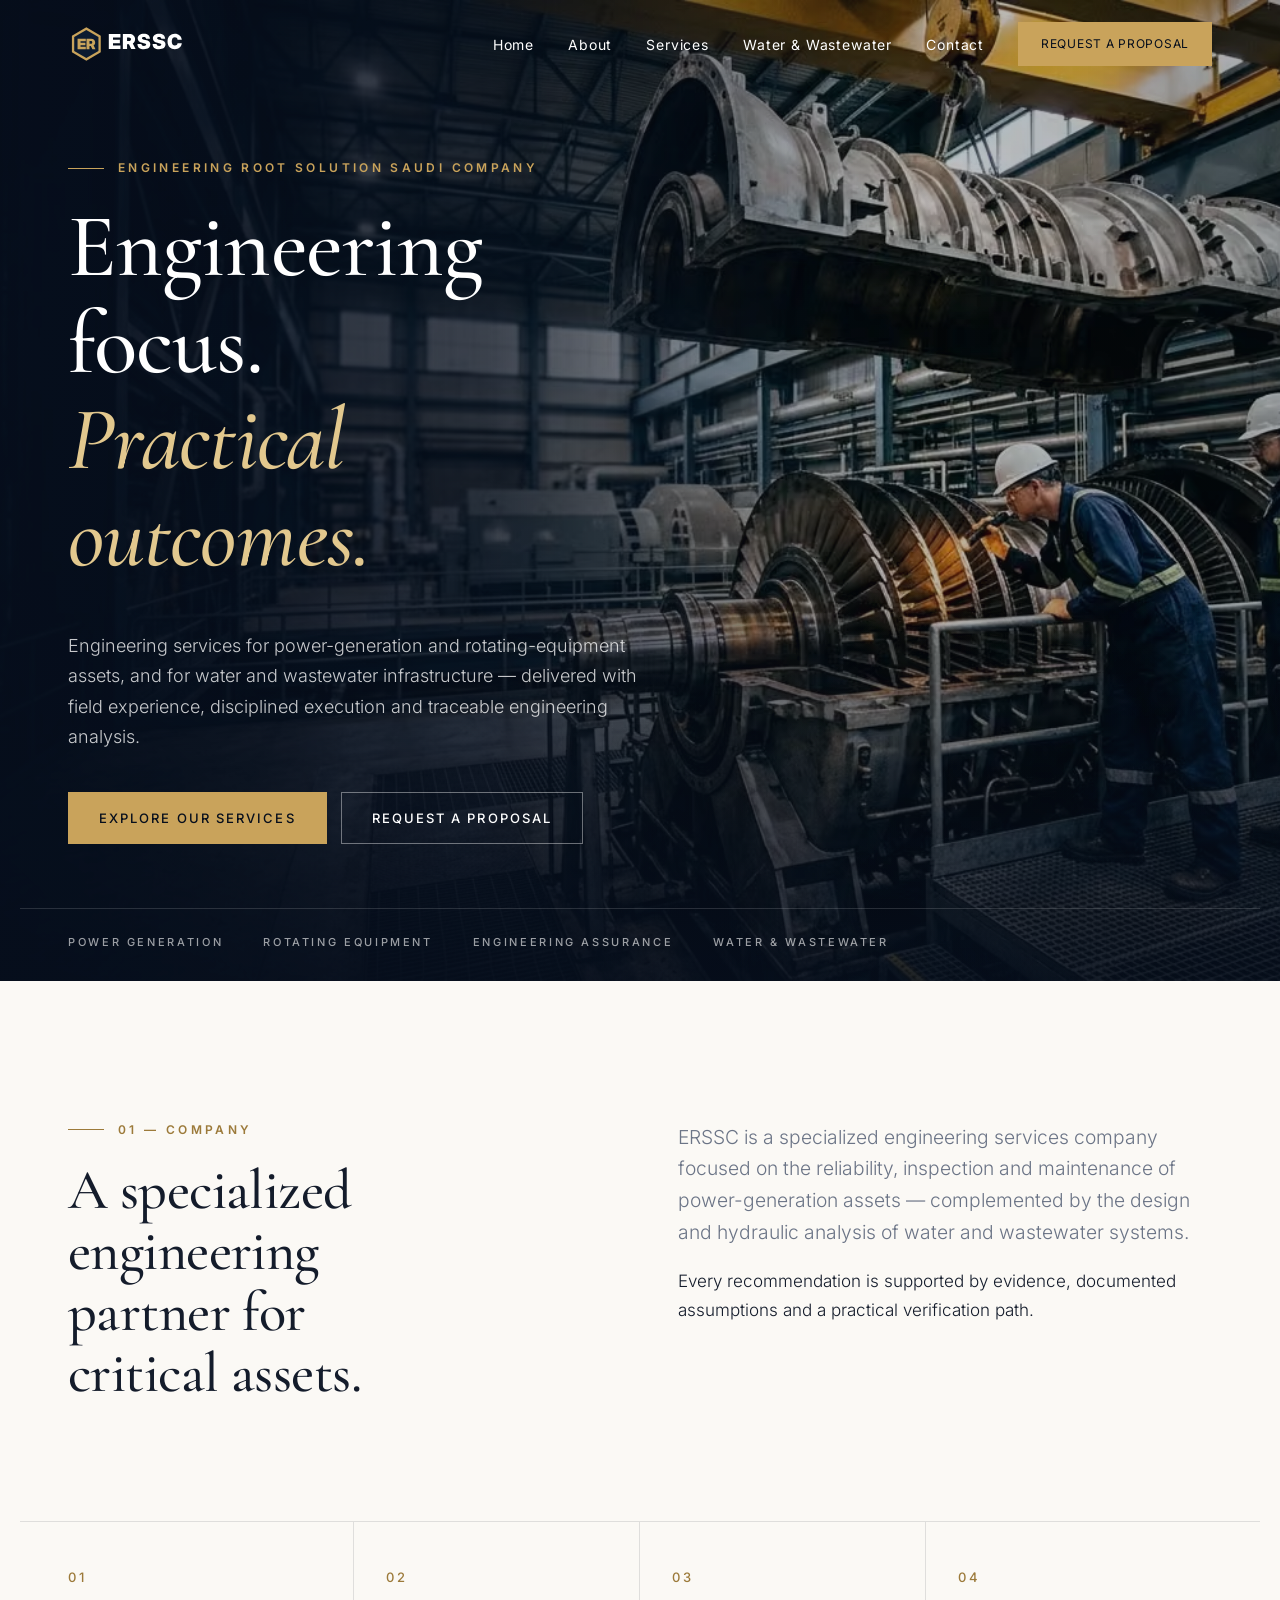
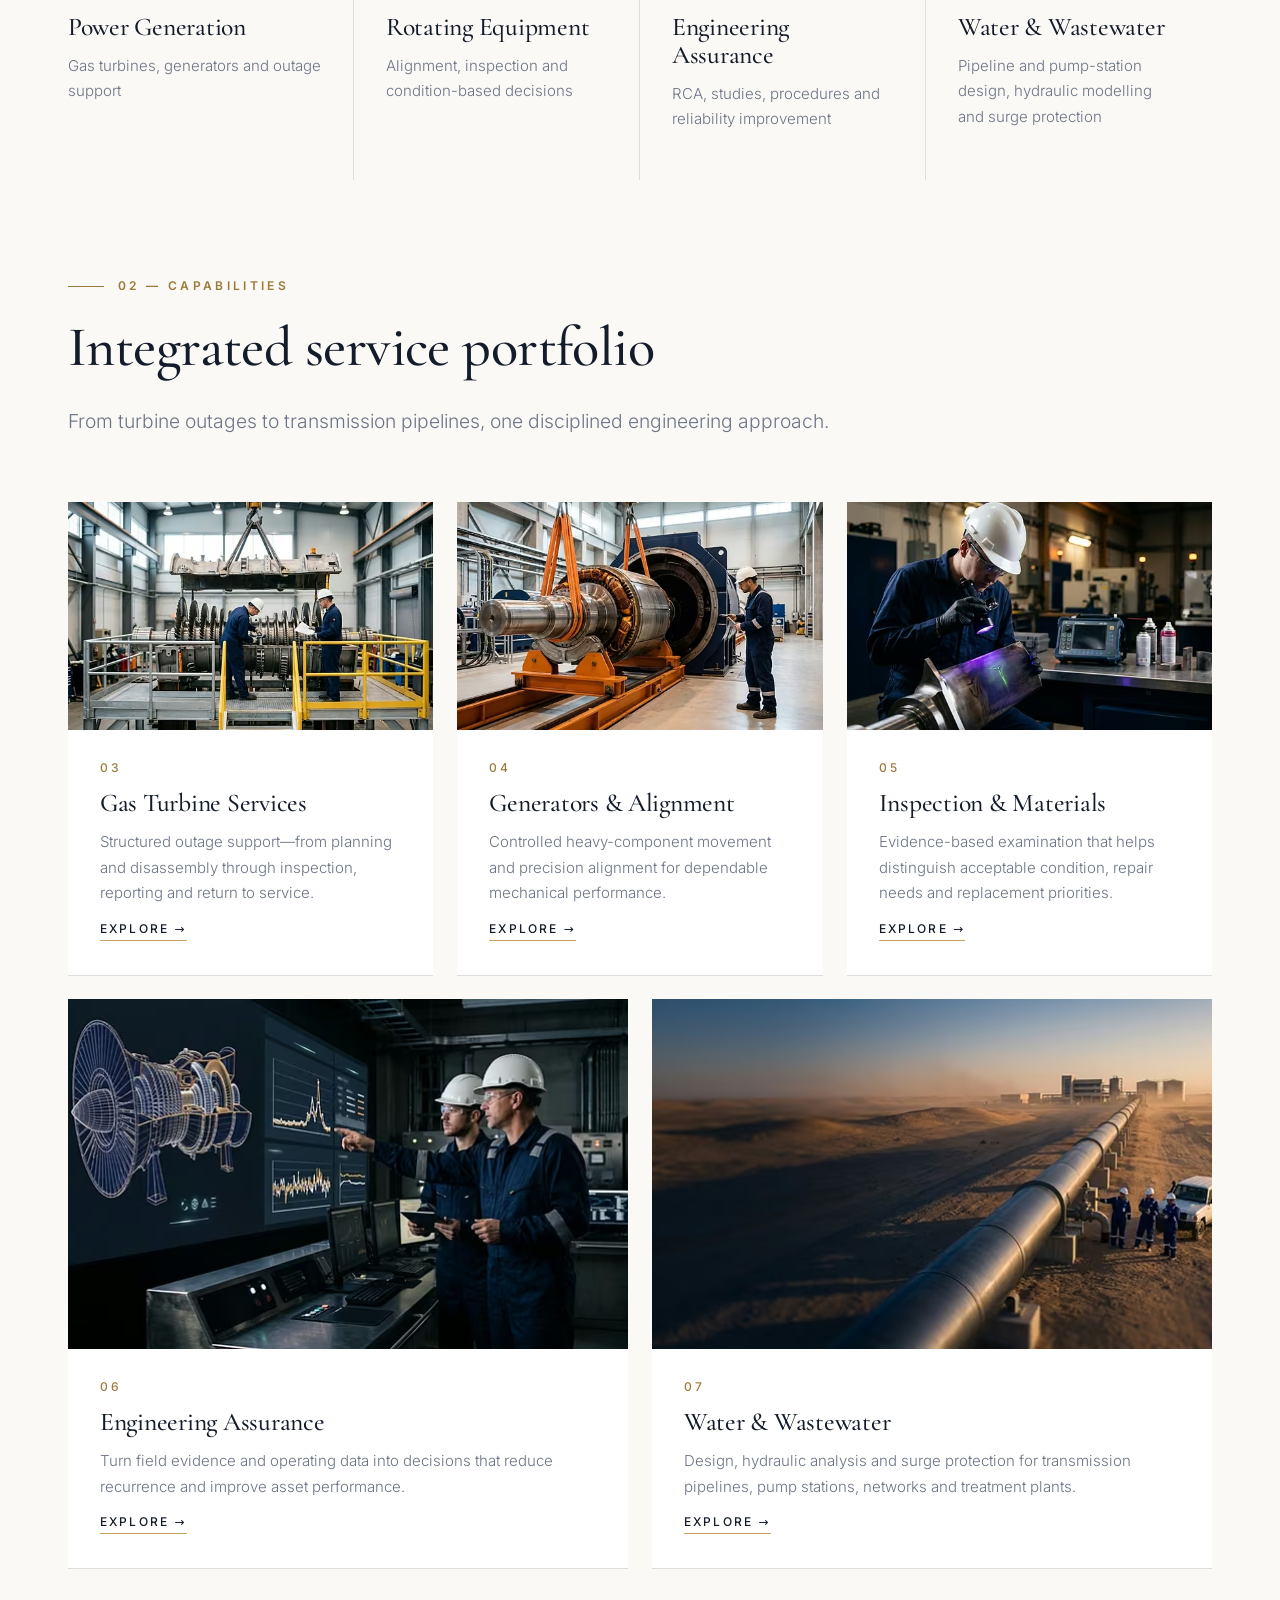
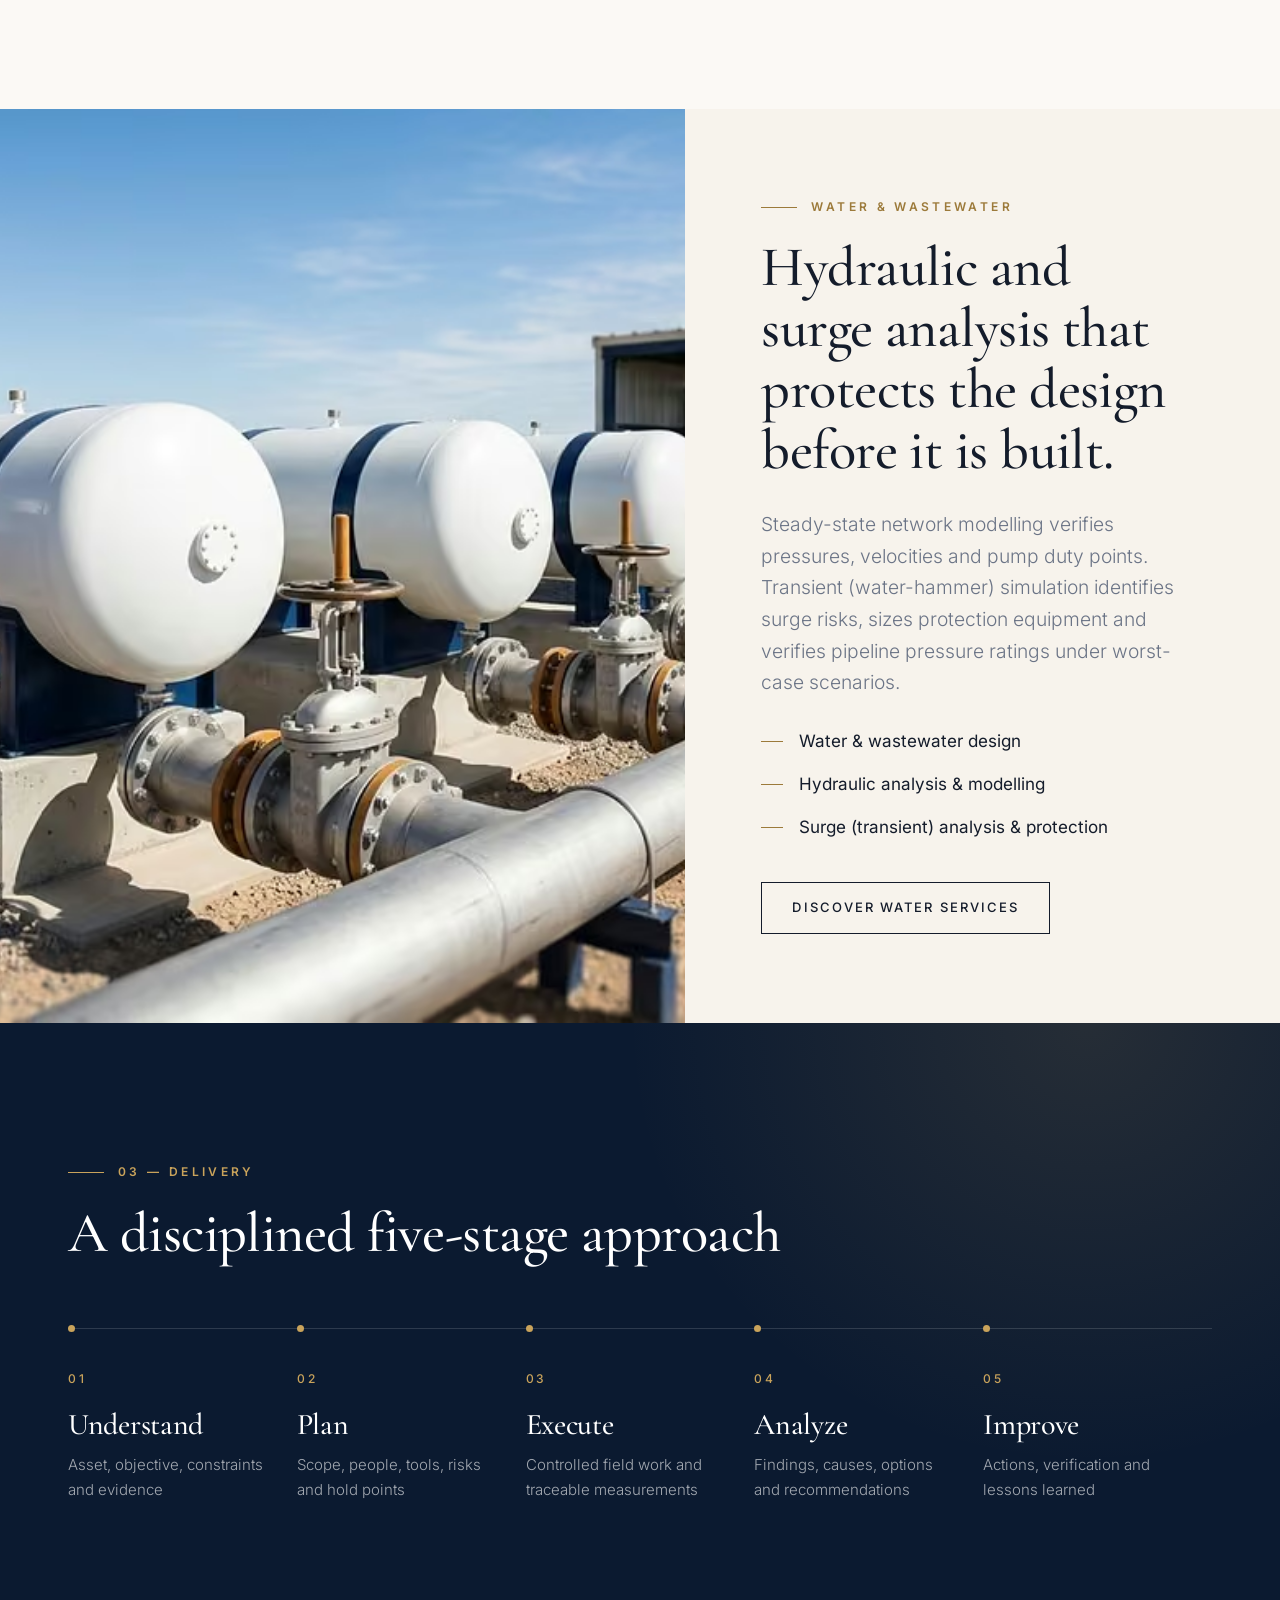
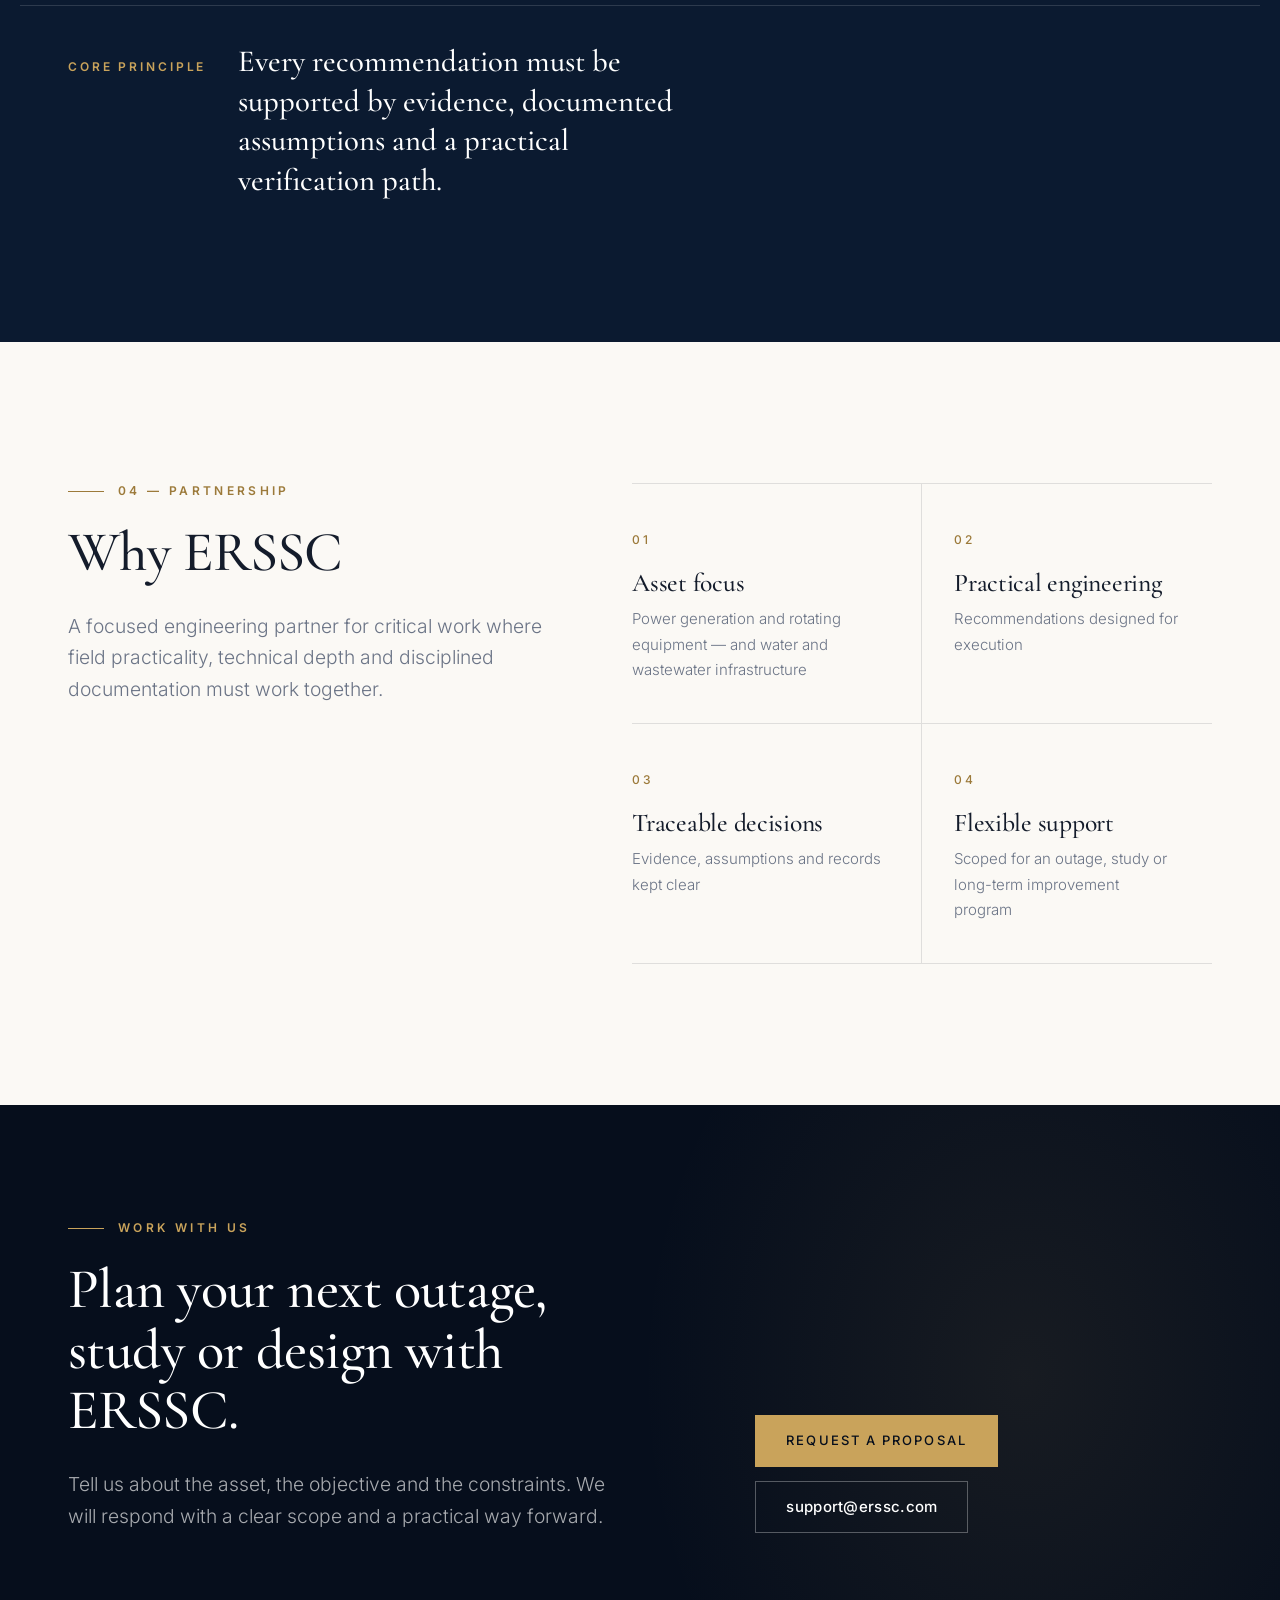
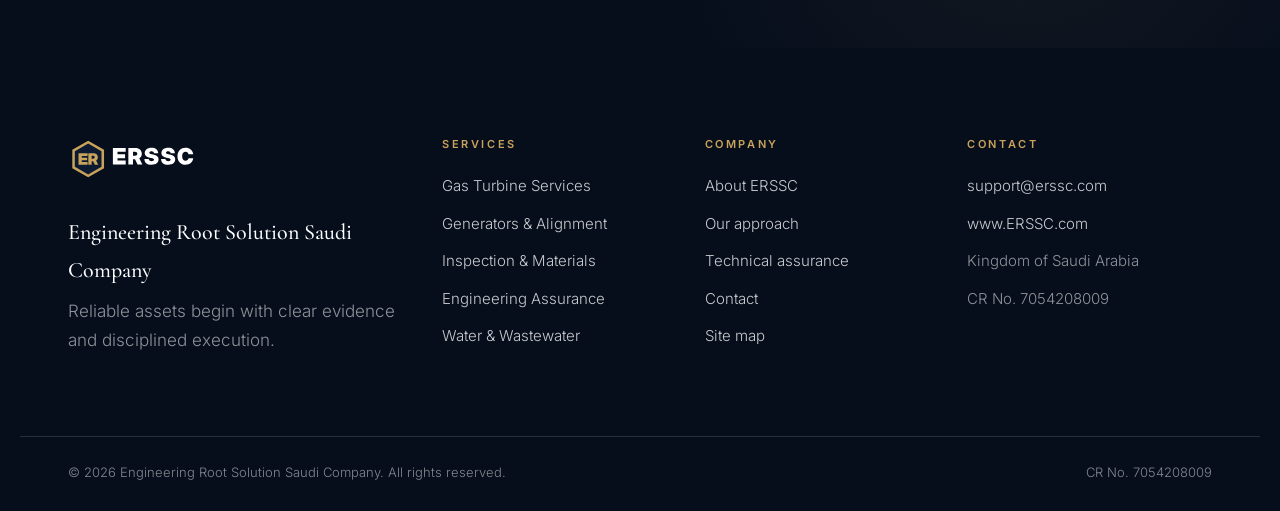
==== commit 0e04bddc: "Add site map page and automatic Cloudflare deploys - New /sitemap page linked from the footer; sitem" ====
--- a/index.html
+++ b/index.html
@@ -101,7 +101,7 @@
       <p class="muted">Reliable assets begin with clear evidence and disciplined execution.</p>
     </div>
     <div><h2 class="footer-h">Services</h2><ul class="footer-list"><li><a href="/services/gas-turbines">Gas Turbine Services</a></li><li><a href="/services/generators-alignment">Generators & Alignment</a></li><li><a href="/services/inspection-materials">Inspection & Materials</a></li><li><a href="/services/engineering-assurance">Engineering Assurance</a></li><li><a href="/services/water-wastewater">Water & Wastewater</a></li></ul></div>
-    <div><h2 class="footer-h">Company</h2><ul class="footer-list"><li><a href="/about">About ERSSC</a></li><li><a href="/about#approach">Our approach</a></li><li><a href="/about#assurance">Technical assurance</a></li><li><a href="/contact">Contact</a></li></ul></div>
+    <div><h2 class="footer-h">Company</h2><ul class="footer-list"><li><a href="/about">About ERSSC</a></li><li><a href="/about#approach">Our approach</a></li><li><a href="/about#assurance">Technical assurance</a></li><li><a href="/contact">Contact</a></li><li><a href="/sitemap">Site map</a></li></ul></div>
     <div><h2 class="footer-h">Contact</h2><ul class="footer-list">
       <li><a href="mailto:support@erssc.com">support@erssc.com</a></li><li><a href="https://erssc.com">www.ERSSC.com</a></li><li class="muted">Kingdom of Saudi Arabia</li><li class="muted">CR No. 7054208009</li></ul></div>
   </div>
--- a/assets/css/site.css
+++ b/assets/css/site.css
@@ -290,3 +290,5 @@
   *,*::before,*::after{animation:none!important;transition:none!important;scroll-behavior:auto!important}
   .reveal{opacity:1;transform:none}
 }
+.sitemap .port-col a{transition:color .3s}
+.sitemap .port-col a:hover{color:var(--gold-d)}
